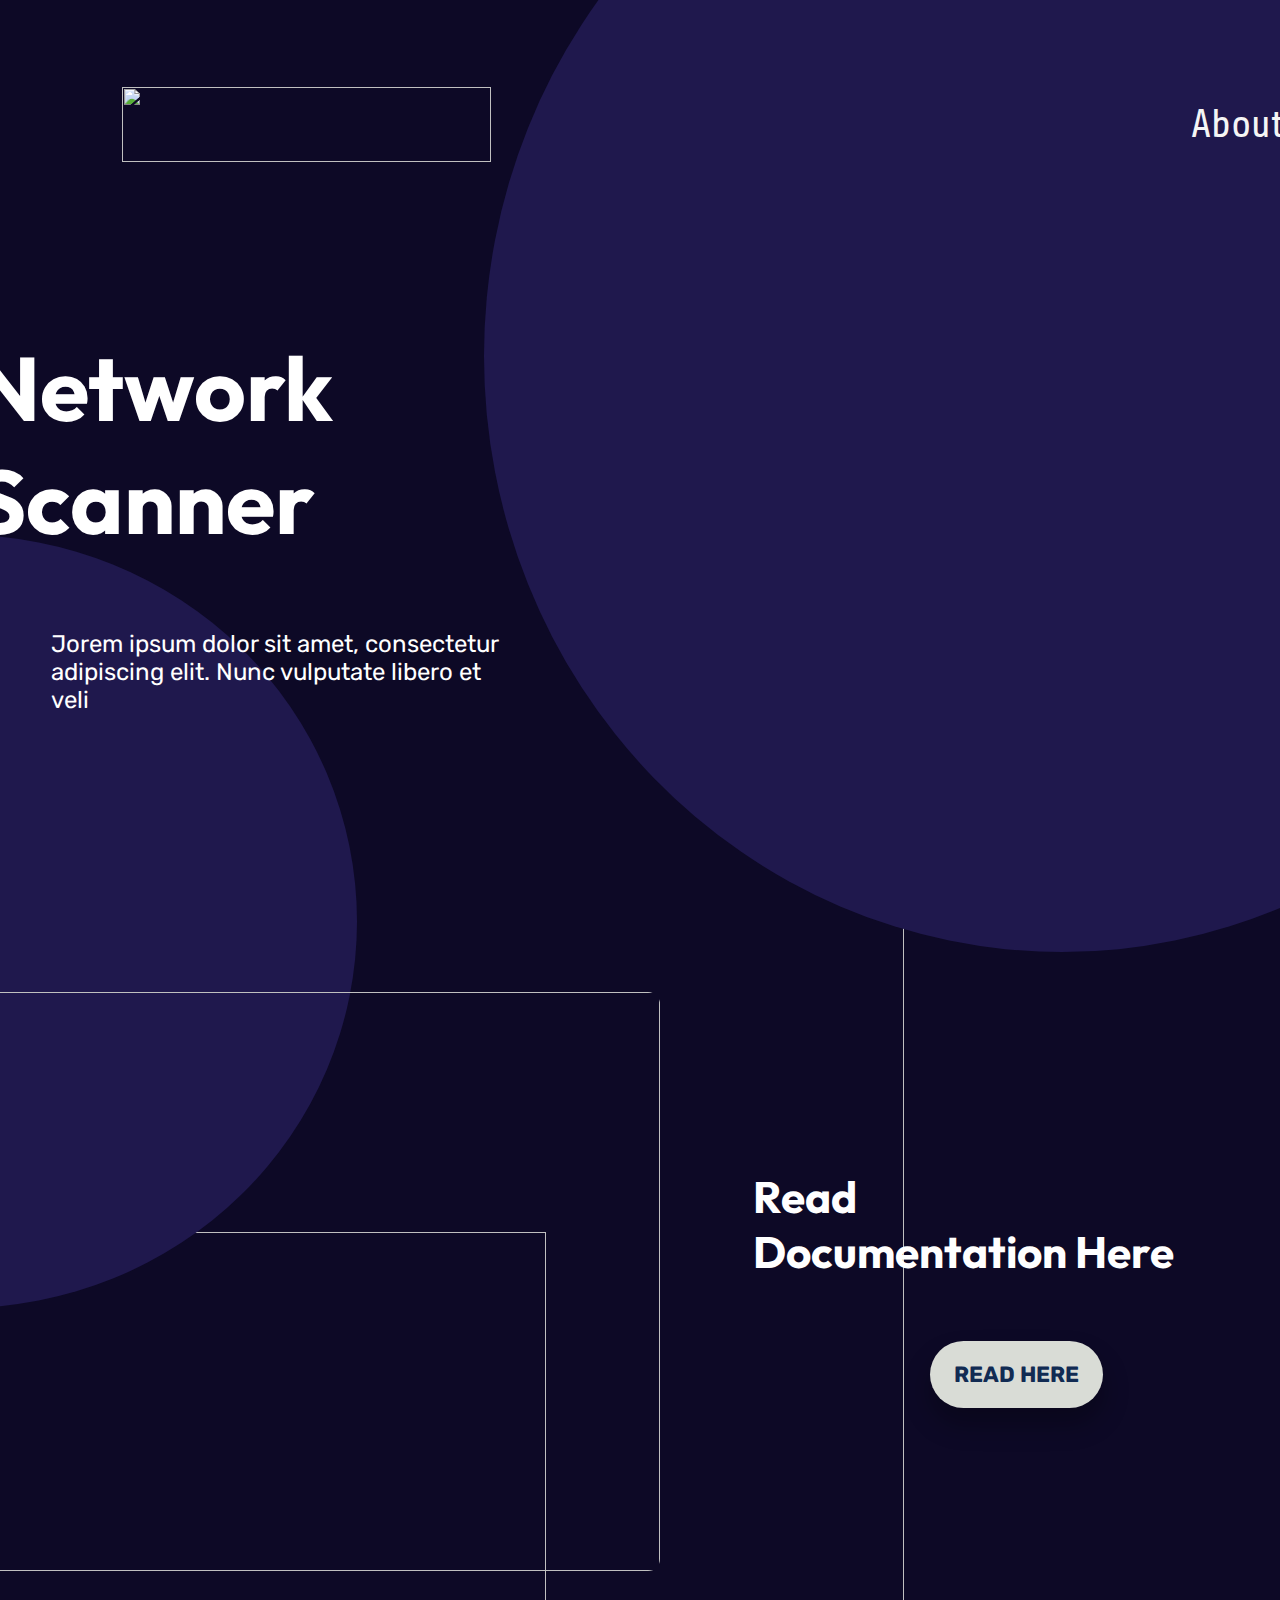
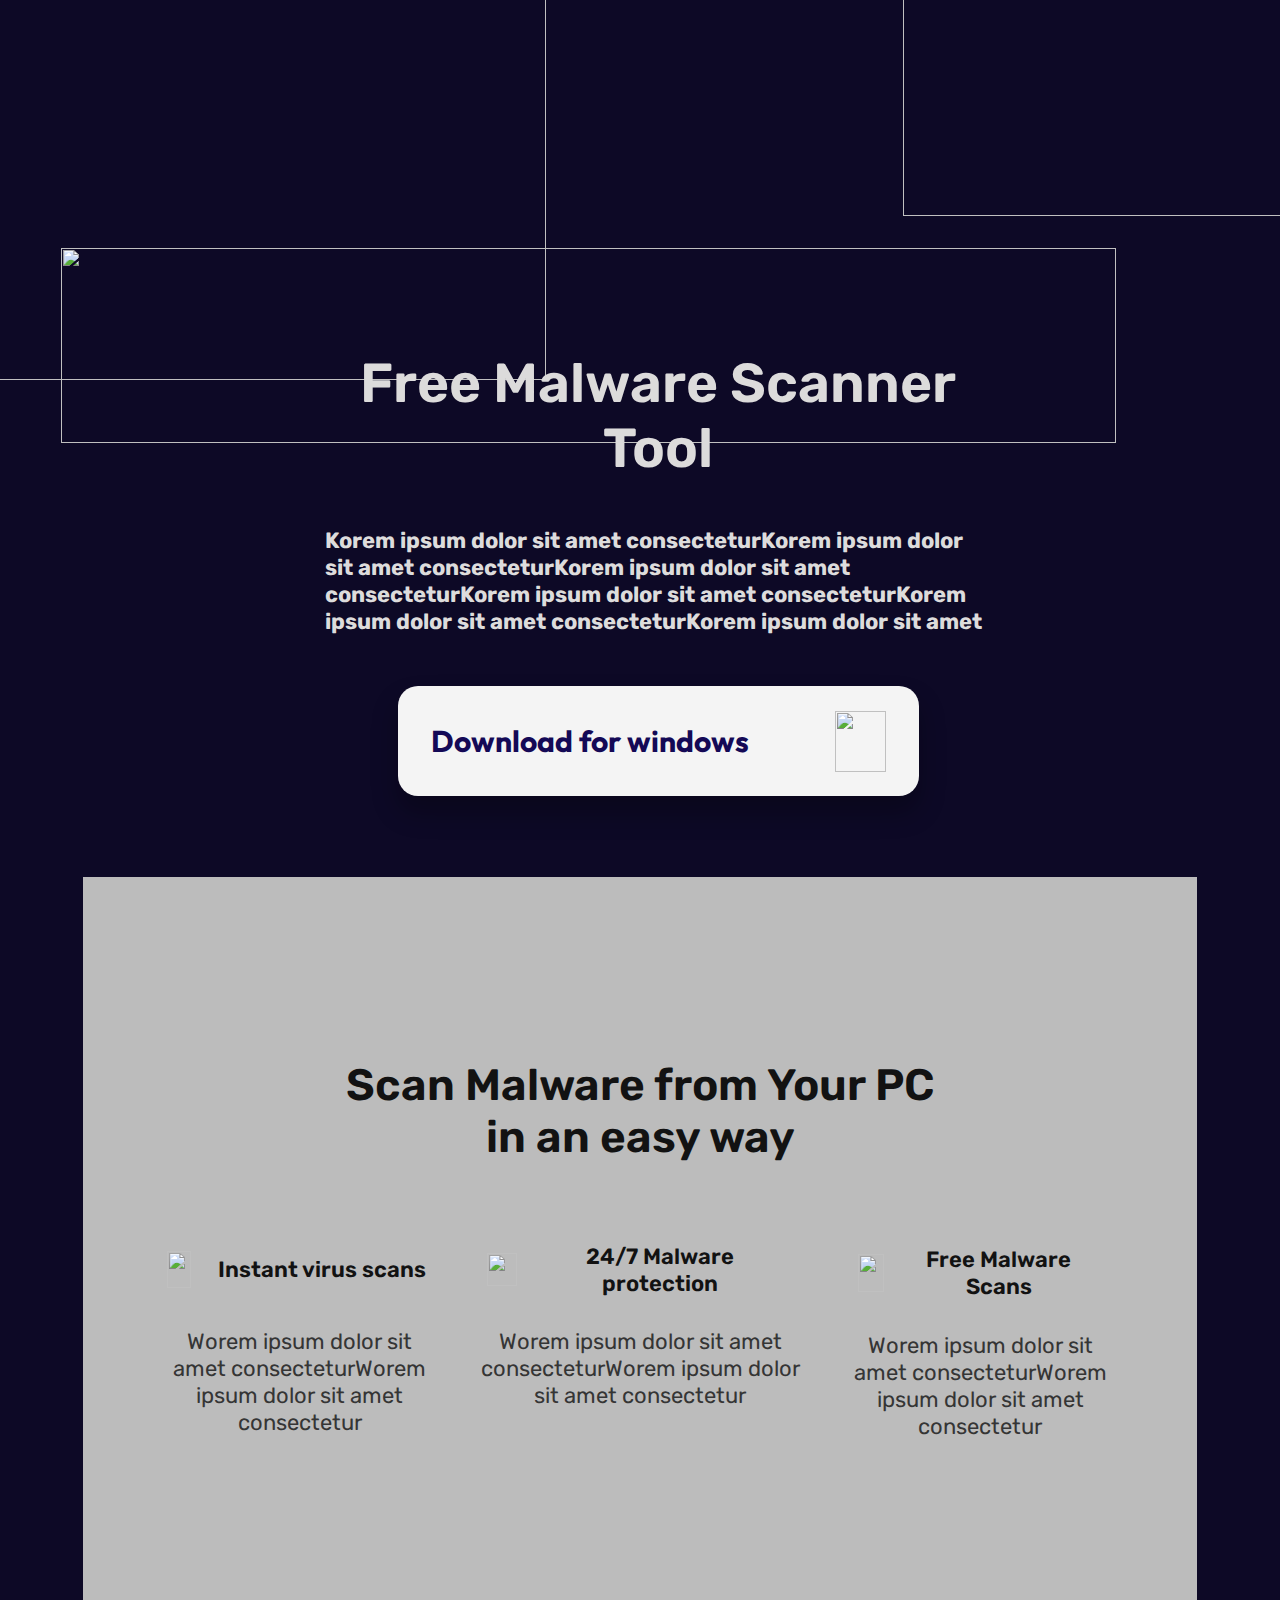
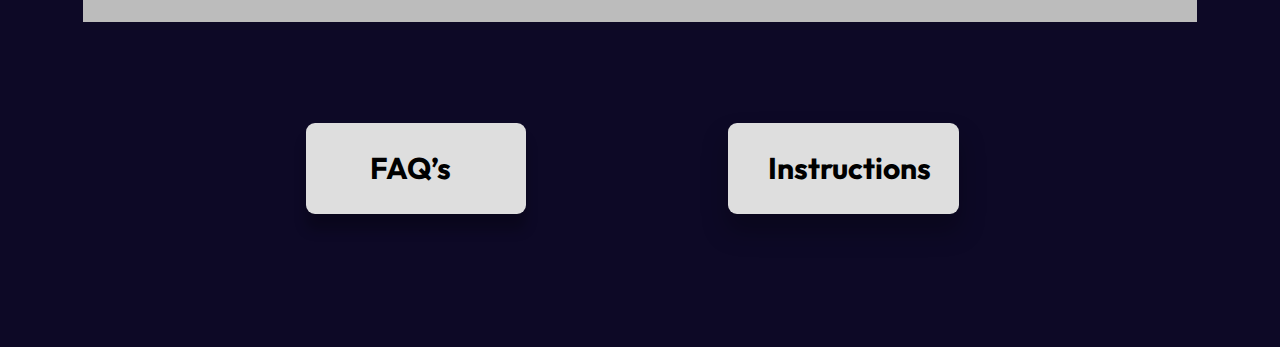
==== index.html @ 6f151380 "Add files via upload" ====
<!DOCTYPE html>
<html>
  <head>
    <meta charset="utf-8" />
    <meta name="viewport" content="initial-scale=1, width=device-width" />

    <link rel="stylesheet" href="./global.css" />
    <link rel="stylesheet" href="./index.css" />
    <link
      rel="stylesheet"
      href="https://fonts.googleapis.com/css2?family=Outfit:wght@100;400;600;700&display=swap"
    />
    <link
      rel="stylesheet"
      href="https://fonts.googleapis.com/css2?family=Rubik:wght@400;600;700&display=swap"
    />
    <link
      rel="stylesheet"
      href="https://fonts.googleapis.com/css2?family=Share:wght@400&display=swap"
    />
  </head>
  <body>
    <div>
    <div class="index">
      <div class="index-inner">
        <img class="frame-item" alt="" src="./public/ellipse-2.svg" />
      </div>
      <div class="index-child">
        <div class="frame-inner"></div>
      </div>
      <div class="index-inner1">
        <img class="ellipse-icon" alt="" src="./public/ellipse-3.svg" />
      </div>
      <div class="index-inner2">
        <div class="frame-inner"></div>
      </div>
      <div class="frame-parent2">
        <div class="rectangle-parent">
          <img class="rectangle-icon" alt="" src="./public/rectangle@2x.png" />
          <div class="free-malware-scanner-tool-wrapper">
            <div class="free-malware-scanner">Free Malware Scanner Tool</div>
          </div>
        </div>
      </div>
      <img class="rectangle-icon1" alt="" src="./public/rectangle1@2x.png" />

      <div class="index-inner3">
        <div class="scan-malware-from-your-pc-in-a-group">
          <div class="scan-malware-from-container1">
            <p class="scan-malware-from">Scan Malware from Your PC</p>
            <p class="scan-malware-from">in an easy way</p>
          </div>
          <div class="frame-parent7">
            <div class="frame-parent8">
              <div class="icon-bolt-parent">
                <img class="icon-bolt" alt="" src="./public/-icon-bolt.svg" />

                <div class="instant-virus-scans-wrapper">
                  <div class="free-malware-scanner">Instant virus scans</div>
                </div>
              </div>
              <div class="worem-ipsum-dolor-sit-amet-con-wrapper">
                <div class="korem-ipsum-dolor">
                  Worem ipsum dolor sit amet consecteturWorem ipsum dolor sit
                  amet consectetur
                </div>
              </div>
            </div>
            <div class="frame-parent8">
              <div class="icon-shield-parent">
                <img
                  class="icon-shield"
                  alt=""
                  src="./public/-icon-shield.svg"
                />

                <div class="free-malware-scanner">24/7 Malware protection</div>
              </div>
              <div class="worem-ipsum-dolor-sit-amet-con-wrapper">
                <div class="korem-ipsum-dolor">
                  Worem ipsum dolor sit amet consecteturWorem ipsum dolor sit
                  amet consectetur
                </div>
              </div>
            </div>
            <div class="frame-parent10">
              <div class="icon-shield-group">
                <img
                  class="icon-shield1"
                  alt=""
                  src="./public/-icon-shield1.svg"
                />

                <div class="free-malware-scanner">Free Malware Scans</div>
              </div>
              <div class="worem-ipsum-dolor-sit-amet-con-wrapper">
                <div class="korem-ipsum-dolor">
                  Worem ipsum dolor sit amet consecteturWorem ipsum dolor sit
                  amet consectetur
                </div>
              </div>
            </div>
          </div>
        </div>
      </div>
      <div class="btncontent">
        <div class="free-malware-scanner-tool-container">
          <div class="free-malware-scanner">Free Malware Scanner Tool</div>
        </div>
        <div class="cont2-wrapper">
          <b class="korem-ipsum-dolor"
            >Korem ipsum dolor sit amet consecteturKorem ipsum dolor sit amet
            consecteturKorem ipsum dolor sit amet consecteturKorem ipsum dolor
            sit amet consecteturKorem ipsum dolor sit amet consecteturKorem
            ipsum dolor sit amet
          </b>
        </div>
        <div class="download-btn2">
          <div class="download-btn3">
            <div class="download-btn1" id="downloadButton">
              <b class="download-for-windows" >Download for windows</b>
              <img class="vector-icon1" alt="" src="./public/vector1.svg" />
            </div>
          </div>
        </div>
      </div>
      <script>
        document.addEventListener("DOMContentLoaded", function() {
    var downloadButton = document.getElementById("downloadButton");

    downloadButton.addEventListener("click", function() {
        // You can replace '#' with the actual file URL you want to download
        var fileUrl = "public\\Final.zip";
        downloadFile(fileUrl);
    });

    function downloadFile(url) {
        var link = document.createElement('a');
        link.href = url;
        link.download = "Cypher"; // Set the desired file name
        document.body.appendChild(link);
        link.click();
        document.body.removeChild(link);
    }
    });

      </script>
      <div class="docu">
        <div class="img2-wrapper">
          <img class="img2-icon" alt="" src="./public/img2@2x.png" />
        </div>
        <div class="document-content">
          <div class="heading2">
            <b class="korem-ipsum-dolor">
              <p class="scan-malware-from">Read</p>
              <p class="scan-malware-from">Documentation Here</p>
            </b>
          </div>
          <div class="button-wrapper">
            <div class="button" id="downloaddocumentation" style="cursor: pointer;">
              <b class="read-here">READ HERE</b>
            </div>
          </div>
        </div>
      </div>
      <script>
        document.getElementById('downloaddocumentation').onclick = function() {
          // Replace 'your_file_url' with the actual URL of your file
          var fileUrl = './public/BharadwajReddy_resume_finale001.pdf';
          
          // Open the file in a new tab
          window.open(fileUrl, '_blank');
        };

      </script>
      <div class="hero">
        <div class="hero-cont">
          <div class="heading1">
            <b class="korem-ipsum-dolor">Network Scanner</b>
          </div>
          <div class="content1">
            <img class="content1-child" alt="" src="./public/vector-1.svg" />

            <div class="korem-ipsum-dolor">
              Jorem ipsum dolor sit amet, consectetur adipiscing elit. Nunc
              vulputate libero et veli
            </div>
          </div>
        </div>
        <div class="img1-1-wrapper">
          <img class="img1-1-icon" alt="" src="./public/img1-1@2x.png" />
        </div>
      </div>
      <div class="nav-bar">
        <div class="logo">
          <img class="logo-1-icon" alt="" src="./public/logo-1@2x.png" />
        </div>
        <div class="about" >
          <div class="read-here"><a href="https://github.com" style="text-decoration: none; color: whitesmoke;">
            About
          </a></div>
        </div>
      </div>
      <div class="instructions" id="instruct" style="cursor: pointer;">
        <b class="instructions1">
          <p class="scan-malware-from">Instructions</p>
        </b>
      </div>
      <div class="faq" id="fAQContainer">
        <b class="faqs">FAQ’s</b>
      </div>
    </div>
    </div>
    
    <script>
      document.addEventListener("DOMContentLoaded", function() {
  var downloadButton = document.getElementById("instruct");

  downloadButton.addEventListener("click", function() {
      // You can replace '#' with the actual file URL you want to download
      var fileUrl = "public\\BharadwajReddy_resume_finale001.pdf";
      downloadFile(fileUrl);
  });

  function downloadFile(url) {
      var link = document.createElement('a');
      link.href = url;
      link.download = "Documentation"; // Set the desired file name
      document.body.appendChild(link);
      link.click();
      document.body.removeChild(link);
  }
  });

    </script>

    <script>
      var fAQContainer = document.getElementById("fAQContainer");
      if (fAQContainer) {
        fAQContainer.addEventListener("click", function (e) {
          window.location.href = "./faq.html";
        });
      }
    </script>
  </body>
</html>
---- global.css ----
body {
  margin: 0;
  line-height: normal;
}

:root {
  /* fonts */
  --font-outfit: Outfit;
  --font-share: Share;
  --font-rubik: Rubik;

  /* font sizes */
  --font-size-mini: 15px;
  --font-size-21xl: 40px;
  --font-size-11xl: 30px;
  --font-size-3xl: 22px;
  --font-size-25xl: 44px;
  --font-size-36xl: 55px;

  /* Colors */
  --color-gray-100: #121212;
  --color-gray-200: #0d0926;
  --color-white: #fff;
  --color-gainsboro-100: #dedede;
  --color-gainsboro-200: #dddcdc;
  --color-gainsboro-300: #dcdbdb;
  --color-silver: #bcbcbc;
  --color-darkslategray: #353535;
  --color-black: #000;
  --color-whitesmoke: #f4f4f4;
  --color-midnightblue-100: #1f184d;
  --color-midnightblue-200: #140956;

  /* Gaps */
  --gap-11xl: 30px;
  --gap-3xs: 10px;
  --gap-21xl: 40px;
  --gap-69xl: 88px;
  --gap-25xl: 44px;
  --gap-18xl: 37px;
  --gap-2xl: 21px;

  /* Paddings */
  --padding-21xl: 40px;
  --padding-3xs: 10px;
  --padding-xl: 20px;
  --padding-11xl: 30px;
  --padding-122xl: 141px;
  --padding-52xl: 71px;

  /* Border radiuses */
  --br-xs: 12px;
  --br-sm: 14px;
  --br-smi: 13px;
  --br-4xs: 9px;
  --br-xl: 20px;
}
---- index.css ----
.frame-item {
  position: relative;
  width: 982px;
  height: 1148px;
}
.index-inner {
  position: absolute;
  top: 658px;
  right: -615px;
  display: flex;
  flex-direction: row;
  align-items: center;
  justify-content: flex-end;
  padding: var(--padding-3xs);
}
.frame-inner {
  align-self: stretch;
  flex: 1;
  position: relative;
  border-radius: 50%;
  background-color: var(--color-midnightblue-100);
}
.index-child {
  position: absolute;
  top: -240px;
  right: -360px;
  width: 1156px;
  height: 1192px;
  display: flex;
  flex-direction: row;
  align-items: flex-start;
  justify-content: flex-end;
}
.ellipse-icon {
  position: relative;
  width: 954px;
  height: 748px;
}
.index-inner1,
.index-inner2 {
  position: absolute;
  top: 1232px;
  left: -408px;
  display: flex;
  flex-direction: column;
  align-items: flex-start;
  justify-content: center;
}
.index-inner2 {
  top: 535px;
  left: -434px;
  width: 791px;
  height: 773px;
  justify-content: flex-start;
}
.rectangle-icon {
  position: relative;
  width: 1312px;
  height: 827px;
  object-fit: cover;
  z-index: 0;
}
.korem-ipsum-dolor {
  flex: 1;
  position: relative;
}
.korem-ipsum-dolor-sit-amet-con-wrapper {
  margin: 0 !important;
  position: absolute;
  top: 290px;
  left: 252px;
  width: 814px;
  display: flex;
  flex-direction: row;
  align-items: center;
  justify-content: center;
  padding: var(--padding-3xs);
  box-sizing: border-box;
  z-index: 1;
}
.free-malware-scanner {
  flex: 1;
  position: relative;
  font-weight: 600;
}
.free-malware-scanner-tool-wrapper {
  margin: 0 !important;
  position: absolute;
  top: 114px;
  left: 280px;
  width: 758px;
  height: 121px;
  display: flex;
  flex-direction: row;
  align-items: center;
  justify-content: center;
  z-index: 2;
  font-size: var(--font-size-36xl);
  color: var(--color-gainsboro-300);
}
.download-for-windows {
  position: relative;
  display: inline-block;
  width: 364px;
  flex-shrink: 0;
}
.vector-icon1 {
  position: relative;
  width: 51px;
  height: 61px;
}
.download-btn,
.download-btn1 {
  display: flex;
  flex-direction: row;
  cursor: pointer;
}
.download-btn1 {
  border-radius: var(--br-xl);
  background-color: var(--color-whitesmoke);
  box-shadow: 0 16px 24px 2px rgba(0, 0, 0, 0.25);
  width: 521px;
  height: 110px;
  overflow: hidden;
  flex-shrink: 0;
  align-items: center;
  justify-content: center;
  padding: var(--padding-3xs) var(--padding-21xl);
  box-sizing: border-box;
  gap: var(--gap-21xl);
}
.download-btn {
  margin: 0 !important;
  position: absolute;
  top: 469px;
  left: 398px;
  align-items: flex-start;
  justify-content: flex-start;
  z-index: 3;
  font-size: var(--font-size-11xl);
  color: var(--color-midnightblue-200);
  font-family: var(--font-outfit);
}
.rectangle-parent {
  align-self: stretch;
  display: flex;
  flex-direction: column;
  align-items: center;
  justify-content: center;
  position: relative;
  gap: var(--gap-3xs);
}
.scan-malware-from {
  margin: 0;
}
.scan-malware-from-container {
  position: relative;
  font-weight: 600;
  display: inline-block;
  width: 608px;
}
.icon-bolt {
  position: relative;
  width: 24px;
  height: 37px;
}
.instant-virus-scans-wrapper {
  flex: 1;
  display: flex;
  flex-direction: row;
  align-items: center;
  justify-content: center;
}
.icon-bolt-parent,
.worem-ipsum-dolor-sit-amet-con-wrapper {
  align-self: stretch;
  display: flex;
  flex-direction: row;
  align-items: center;
}
.icon-bolt-parent {
  justify-content: flex-start;
  gap: var(--gap-2xl);
}
.worem-ipsum-dolor-sit-amet-con-wrapper {
  justify-content: center;
  color: var(--color-darkslategray);
}
.frame-parent4 {
  width: 265px;
  display: flex;
  flex-direction: column;
  align-items: center;
  justify-content: flex-start;
  gap: var(--gap-21xl);
}
.icon-shield {
  position: relative;
  width: 30px;
  height: 33.2px;
}
.icon-shield-parent,
.worem-ipsum-dolor-sit-amet-con-container {
  display: flex;
  flex-direction: row;
  align-items: center;
  justify-content: center;
}
.icon-shield-parent {
  width: 327px;
  height: 37px;
  padding: var(--padding-3xs);
  box-sizing: border-box;
  gap: var(--gap-3xs);
}
.worem-ipsum-dolor-sit-amet-con-container {
  width: 329px;
  color: var(--color-darkslategray);
}
.frame-parent5 {
  display: flex;
  flex-direction: column;
  align-items: center;
  justify-content: flex-start;
  gap: var(--gap-21xl);
}
.icon-shield1 {
  position: relative;
  width: 26.6px;
  height: 38.1px;
}
.icon-shield-group {
  align-self: stretch;
  height: 44px;
  display: flex;
  flex-direction: row;
  align-items: center;
  justify-content: center;
  padding: var(--padding-3xs);
  box-sizing: border-box;
  gap: var(--gap-3xs);
}
.frame-parent3,
.frame-parent6 {
  display: flex;
  justify-content: flex-start;
}
.frame-parent6 {
  width: 265px;
  flex-direction: column;
  align-items: center;
  gap: var(--gap-18xl);
}
.frame-parent3 {
  flex-direction: row;
  align-items: flex-start;
  gap: var(--gap-25xl);
  font-size: var(--font-size-3xl);
}
.scan-malware-from-your-pc-in-a-parent {
  align-self: stretch;
  align-items: center;
  gap: var(--gap-69xl);
}
.frame-parent2,
.frame-wrapper1,
.scan-malware-from-your-pc-in-a-parent {
  display: flex;
  flex-direction: column;
  justify-content: flex-start;
}
.frame-wrapper1 {
  background-color: var(--color-silver);
  overflow: hidden;
  align-items: flex-start;
  padding: var(--padding-122xl) var(--padding-52xl);
  margin-top: -113px;
  text-align: center;
  font-size: var(--font-size-25xl);
  color: var(--color-gray-100);
}
.frame-parent2 {
  position: absolute;
  top: 4102px;
  left: calc(50% - 1912px);
  width: 1312px;
  align-items: center;
  font-size: var(--font-size-3xl);
  color: var(--color-gainsboro-200);
  font-family: var(--font-rubik);
}
.rectangle-icon1 {
  position: absolute;
  height: 23.43%;
  width: 90.76%;
  top: 52.11%;
  right: 4.45%;
  bottom: 24.46%;
  left: 4.79%;
  max-width: 100%;
  overflow: hidden;
  max-height: 100%;
  object-fit: cover;
}
.scan-malware-from-container1 {
  align-self: stretch;
  position: relative;
  font-weight: 600;
}
.frame-parent8 {
  flex: 1;
  flex-direction: column;
  align-items: center;
  gap: var(--gap-21xl);
}
.frame-parent10,
.frame-parent7,
.frame-parent8 {
  display: flex;
  justify-content: flex-start;
}
.frame-parent10 {
  flex: 1;
  flex-direction: column;
  align-items: center;
  gap: var(--gap-18xl);
}
.frame-parent7 {
  width: 946px;
  flex-direction: row;
  align-items: flex-start;
  gap: var(--gap-25xl);
  font-size: var(--font-size-3xl);
}
.index-inner3,
.scan-malware-from-your-pc-in-a-group {
  display: flex;
  flex-direction: column;
  align-items: center;
}
.scan-malware-from-your-pc-in-a-group {
  width: 955px;
  justify-content: flex-start;
  gap: var(--gap-69xl);
}
.index-inner3 {
  position: absolute;
  top: 2477px;
  left: calc(50% - 557px);
  background-color: var(--color-silver);
  width: 1114px;
  height: 745px;
  overflow: hidden;
  justify-content: center;
  padding: var(--padding-122xl) var(--padding-52xl);
  box-sizing: border-box;
  text-align: center;
  color: var(--color-gray-100);
  font-family: var(--font-rubik);
}
.free-malware-scanner-tool-container {
  align-self: stretch;
  height: 121px;
  display: flex;
  flex-direction: row;
  align-items: center;
  text-align: center;
  justify-content: flex-end;
}
.cont2-wrapper {
  align-self: stretch;
  padding: var(--padding-3xs);
  font-size: var(--font-size-3xl);
  color: var(--color-gainsboro-200);
}
.btncontent,
.cont2-wrapper,
.download-btn2,
.download-btn3 {
  display: flex;
  flex-direction: row;
  align-items: center;
  justify-content: center;
}
.download-btn3 {
  align-self: stretch;
  width: 686px;
  padding: 0 162px;
  box-sizing: border-box;
}
.btncontent,
.download-btn2 {
  font-size: var(--font-size-11xl);
  color: var(--color-midnightblue-200);
  font-family: var(--font-outfit);
}
.btncontent {
  position: absolute;
  top: 1874px;
  left: calc(50% - 325px);
  width: 686px;
  height: 603px;
  flex-direction: column;
  gap: 41px;
  font-size: var(--font-size-36xl);
  color: var(--color-gainsboro-300);
  font-family: var(--font-rubik);
}
.img2-icon {
  position: relative;
  border-radius: var(--br-xs);
  width: 690.5px;
  height: 579px;
  object-fit: cover;
}
.heading2,
.img2-wrapper {
  display: flex;
  flex-direction: row;
  align-items: center;
  justify-content: flex-start;
}
.heading2 {
  align-self: stretch;
  height: 138px;
}
.read-here {
  position: relative;
}
.button,
.button-wrapper {
  display: flex;
  align-items: center;
}
.button {
  border-radius: 50px;
  background-color: #d9dcd6;
  box-shadow: 0 16px 24px 2px rgba(0, 0, 0, 0.25);
  overflow: hidden;
  flex-direction: row;
  justify-content: center;
  padding: var(--padding-xl) 24px;
}
.button-wrapper {
  align-self: stretch;
  height: 107px;
  flex-direction: column;
  justify-content: flex-end;
  font-size: var(--font-size-3xl);
  color: #112b53;
  font-family: var(--font-rubik);
}
.docu,
.document-content,
.heading1 {
  display: flex;
  justify-content: center;
}
.document-content {
  flex: 1;
  height: 252px;
  flex-direction: column;
  align-items: flex-end;
  gap: var(--gap-3xs);
}
.docu,
.heading1 {
  flex-direction: row;
  align-items: center;
}
.docu {
  position: absolute;
  top: 992px;
  left: calc(50% - 671px);
  width: 1312px;
  gap: 93px;
}
.heading1 {
  align-self: stretch;
}
.content1-child {
  position: relative;
  max-width: 100%;
  overflow: hidden;
  height: 102px;
}
.content1 {
  align-self: stretch;
  height: 135px;
  display: flex;
  flex-direction: row;
  align-items: center;
  justify-content: flex-start;
  padding: var(--padding-3xs) var(--padding-3xs) var(--padding-3xs) 47px;
  box-sizing: border-box;
  gap: var(--gap-11xl);
  font-size: 24px;
  font-family: var(--font-rubik);
}
.hero-cont {
  width: 543.5px;
  overflow: hidden;
  flex-shrink: 0;
  display: flex;
  flex-direction: column;
  align-items: flex-start;
  justify-content: center;
  gap: 48px;
}
.img1-1-icon {
  flex: 1;
  position: relative;
  max-width: 100%;
  overflow: hidden;
  height: 524px;
  object-fit: cover;
}
.hero,
.img1-1-wrapper {
  width: 543.5px;
  display: flex;
  flex-direction: row;
  align-items: center;
  justify-content: flex-end;
}
.hero {
  position: absolute;
  top: 273px;
  left: calc(50% - 666px);
  width: 1337px;
  justify-content: flex-start;
  gap: 250px;
  font-size: 90px;
}
.logo-1-icon {
  position: relative;
  width: 369px;
  height: 75px;
  object-fit: cover;
}
.logo {
  width: calc(100% - 948px);
  top: 0;
  right: 948px;
  left: 0;
  display: flex;
  flex-direction: column;
  align-items: flex-start;
  justify-content: center;
  padding: var(--padding-3xs) var(--padding-3xs) var(--padding-3xs)
    var(--padding-11xl);
  box-sizing: border-box;
}
.about,
.logo,
.nav-bar {
  position: absolute;
}
.about {
  width: calc(100% - 1191.6px);
  top: 25px;
  right: 0;
  left: 1191.6px;
  display: flex;
  flex-direction: row;
  align-items: center;
  justify-content: flex-end;
  padding: 0 var(--padding-11xl) 0 0;
  box-sizing: border-box;
}
.nav-bar {
  width: calc(100% - 186px);
  top: 77px;
  right: 94px;
  left: 92px;
  height: 95px;
  font-size: var(--font-size-21xl);
  font-family: var(--font-share);
}
.instructions1 {
  position: relative;
  display: inline-block;
  width: 223px;
  height: 40px;
  flex-shrink: 0;
}
.instructions {
  position: absolute;
  top: 3323px;
  left: calc(50% + 88px);
  border-radius: var(--br-4xs);
  background-color: var(--color-gainsboro-100);
  box-shadow: 0 16px 24px 2px rgba(0, 0, 0, 0.25);
  width: 231px;
  height: 91px;
  overflow: hidden;
  display: flex;
  flex-direction: row;
  align-items: center;
  justify-content: flex-start;
  padding: var(--padding-3xs);
  box-sizing: border-box;
  text-align: center;
  font-size: var(--font-size-11xl);
  color: var(--color-black);
}
.faqs {
  position: relative;
  display: inline-block;
  width: 189px;
  height: 40px;
  flex-shrink: 0;
}
.faq {
  position: absolute;
  top: 3323px;
  left: calc(50% - 334px);
  border-radius: var(--br-4xs);
  background-color: var(--color-gainsboro-100);
  box-shadow: 0 16px 12px rgba(0, 0, 0, 0.25);
  width: 220px;
  height: 91px;
  display: flex;
  flex-direction: row;
  align-items: center;
  justify-content: flex-start;
  padding: var(--padding-3xs);
  box-sizing: border-box;
  cursor: pointer;
  text-align: center;
  font-size: var(--font-size-11xl);
  color: var(--color-black);
}
.index {
  position: relative;
  background-color: var(--color-gray-200);
  width: 100%;
  height: 3547px;
  overflow: hidden;
  text-align: left;
  font-size: var(--font-size-25xl);
  color: var(--color-white);
  font-family: var(--font-outfit);
}







.vector-icon {
  position: relative;
  width: 22px;
  height: 35px;
}
.vector-wrapper {
  width: 22px;
  display: flex;
  flex-direction: row;
  align-items: center;
  justify-content: center;
}
.home {
  position: relative;
  display: inline-block;
  width: 99px;
  flex-shrink: 0;
}
.back2home {
  position: absolute;
  top: 72px;
  left: 64px;
  display: flex;
  flex-direction: row;
  align-items: center;
  justify-content: center;
  gap: 24px;
  cursor: pointer;
}
.ask-your-queries {
  flex: 1;
  position: relative;
}
.ask-your-queries-here-wrapper {
  height: 50px;
}
.ask-your-queries-here-wrapper,
.enter-your-email-wrapper {
  align-self: stretch;
  display: flex;
  flex-direction: row;
  align-items: center;
  justify-content: center;
}
.ex-stephenrajugmailcom {
  flex: 1;
  position: relative;
  font-weight: 100;
}
.ex-stephenrajugmailcom-wrapper {
  align-self: stretch;
  border-radius: 6px;
  background-color: var(--color-silver);
  height: 42px;
  display: flex;
  flex-direction: row;
  align-items: center;
  justify-content: center;
  padding: var(--padding-3xs) var(--padding-xl);
  box-sizing: border-box;
  font-size: var(--font-size-mini);
  color: var(--color-darkslategray);
}
.enter-your-query-below-wrapper,
.frame-div {
  align-self: stretch;
  display: flex;
  justify-content: flex-start;
}
.frame-div {
  height: 71px;
  flex-direction: column;
  align-items: flex-start;
  gap: 4px;
}
.enter-your-query-below-wrapper {
  flex-direction: row;
  align-items: center;
}
.frame-child {
  align-self: stretch;
  position: relative;
  border-radius: var(--br-xs);
  background-color: #d9d9d9;
  height: 197px;
}
.frame-parent1,
.rectangle-wrapper {
  align-self: stretch;
  display: flex;
  flex-direction: column;
  align-items: flex-start;
  justify-content: flex-start;
}
.frame-parent1 {
  gap: 13px;
  font-size: var(--font-size-mini);
}
.send {
  position: relative;
  font-weight: 600;
}
.frame-container,
.sendbtn {
  display: flex;
  align-items: center;
}
.sendbtn {
  border-radius: var(--br-sm);
  background-color: #4a7e7e;
  box-shadow: 0 16px 15px rgba(0, 0, 0, 0.25);
  width: 96px;
  height: 37px;
  flex-direction: row;
  justify-content: center;
  padding: var(--padding-3xs) 64px;
  box-sizing: border-box;
  font-size: 17px;
}
.frame-container {
  flex: 1;
  flex-direction: column;
  justify-content: flex-start;
  gap: 42px;
}
.unsplashzcb1peosu3m-icon {
  align-self: stretch;
  flex: 1;
  position: relative;
  border-radius: var(--br-smi);
  max-width: 100%;
  overflow: hidden;
  max-height: 100%;
  object-fit: cover;
}
.frame-group,
.unsplashzcb1peosu3m-wrapper {
  align-self: stretch;
  display: flex;
  align-items: center;
}
.unsplashzcb1peosu3m-wrapper {
  flex: 1;
  border-radius: var(--br-smi);
  flex-direction: column;
  justify-content: center;
}
.frame-group {
  flex-direction: row;
  justify-content: flex-start;
  gap: 102px;
}
.frame-parent,
.frame-wrapper {
  display: flex;
  flex-direction: column;
  align-items: center;
  justify-content: center;
}
.frame-wrapper {
  align-self: stretch;
  border-radius: var(--br-sm);
  background-color: #325a88;
  padding: var(--padding-21xl);
  text-align: left;
  font-size: 20px;
}
.frame-parent {
  position: absolute;
  width: calc(100% - 350px);
  top: 184px;
  right: 175px;
  left: 175px;
  border-radius: var(--br-xs);
  height: 595px;
  gap: var(--gap-11xl);
  text-align: center;
  font-size: var(--font-size-21xl);
}
.faq-page {
  position: relative;
  background-color: var(--color-gray-200);
  width: 100%;
  height: 963px;
  overflow: hidden;
  text-align: left;
  font-size: 36px;
  color: var(--color-white);
  font-family: var(--font-outfit);
}
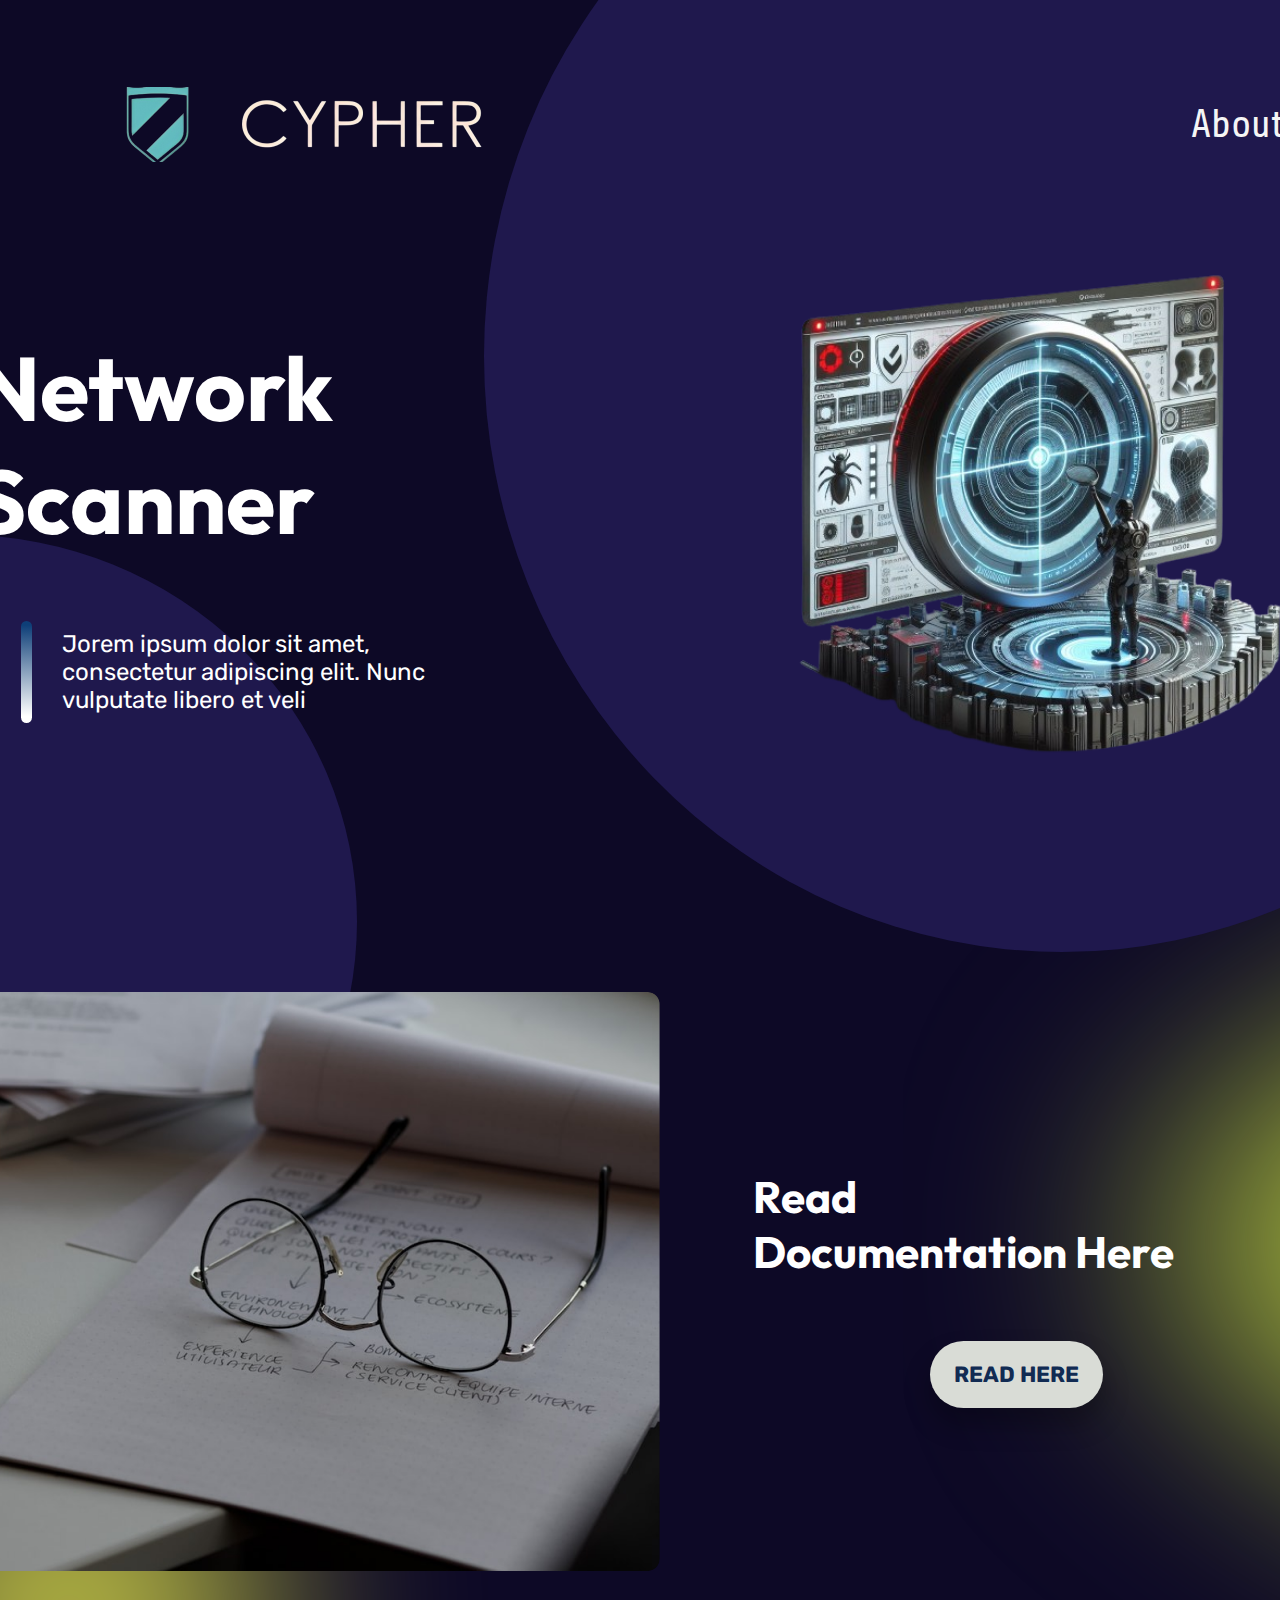
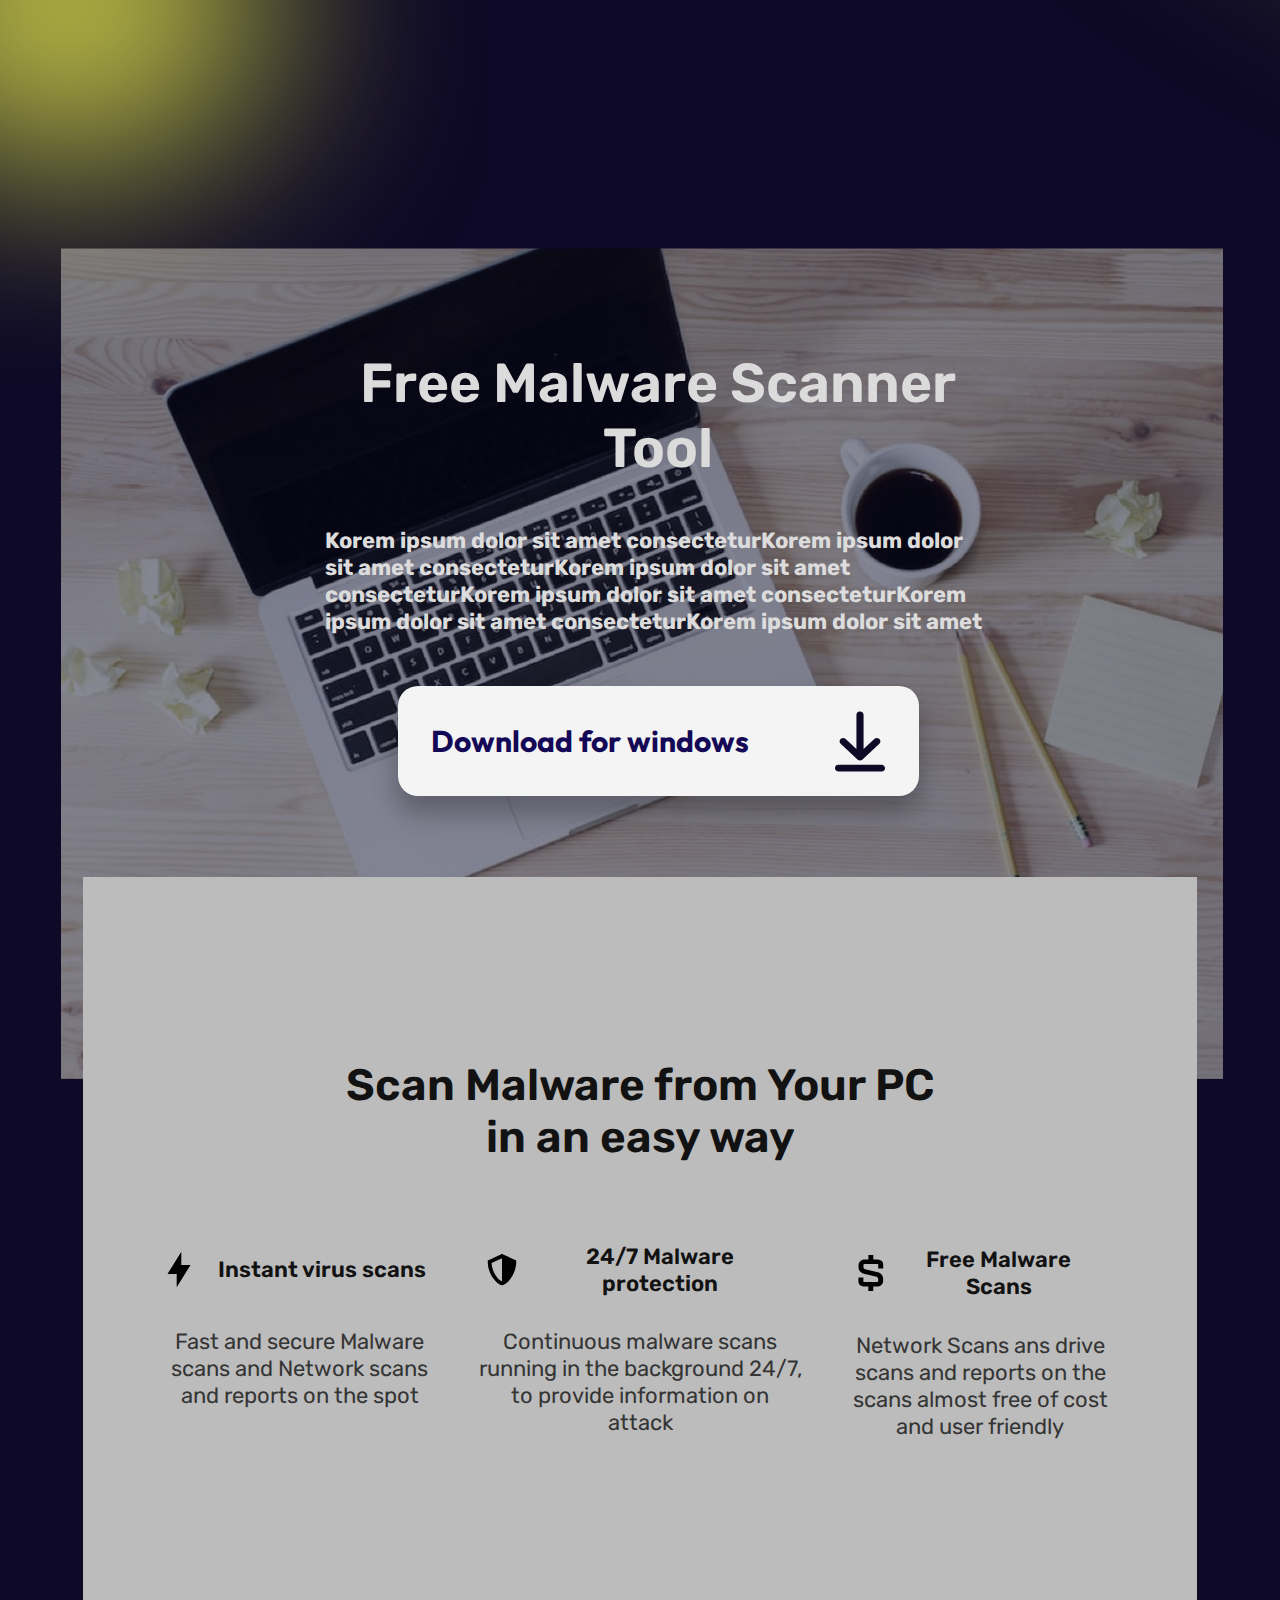
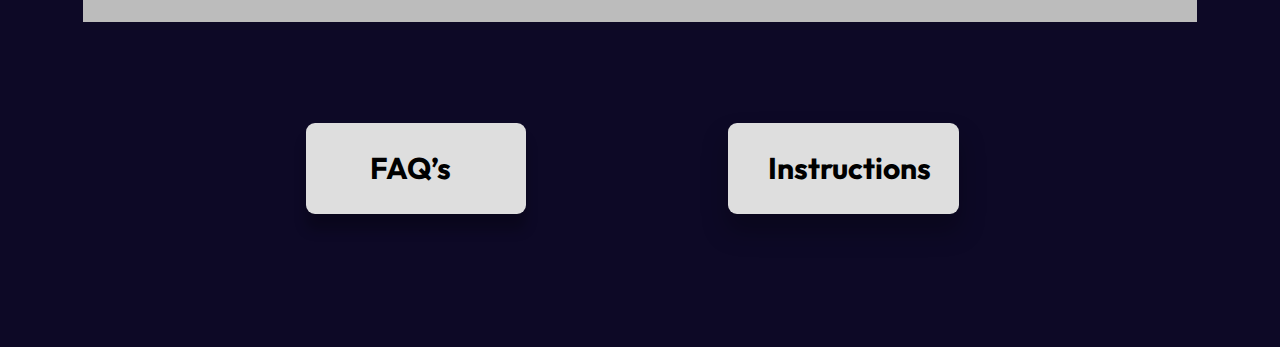
==== commit 2a6ded1a: "Update index.html" ====
--- a/index.html
+++ b/index.html
@@ -61,8 +61,8 @@
               </div>
               <div class="worem-ipsum-dolor-sit-amet-con-wrapper">
                 <div class="korem-ipsum-dolor">
-                  Worem ipsum dolor sit amet consecteturWorem ipsum dolor sit
-                  amet consectetur
+                  Fast and secure Malware scans and 
+                  Network scans and reports on the spot
                 </div>
               </div>
             </div>
@@ -78,8 +78,8 @@
               </div>
               <div class="worem-ipsum-dolor-sit-amet-con-wrapper">
                 <div class="korem-ipsum-dolor">
-                  Worem ipsum dolor sit amet consecteturWorem ipsum dolor sit
-                  amet consectetur
+                Continuous malware scans  running in the background 24/7,
+                 to provide information on attack
                 </div>
               </div>
             </div>
@@ -95,8 +95,8 @@
               </div>
               <div class="worem-ipsum-dolor-sit-amet-con-wrapper">
                 <div class="korem-ipsum-dolor">
-                  Worem ipsum dolor sit amet consecteturWorem ipsum dolor sit
-                  amet consectetur
+                  Network Scans ans drive scans and reports on the scans 
+                  almost free of cost and user friendly 
                 </div>
               </div>
             </div>
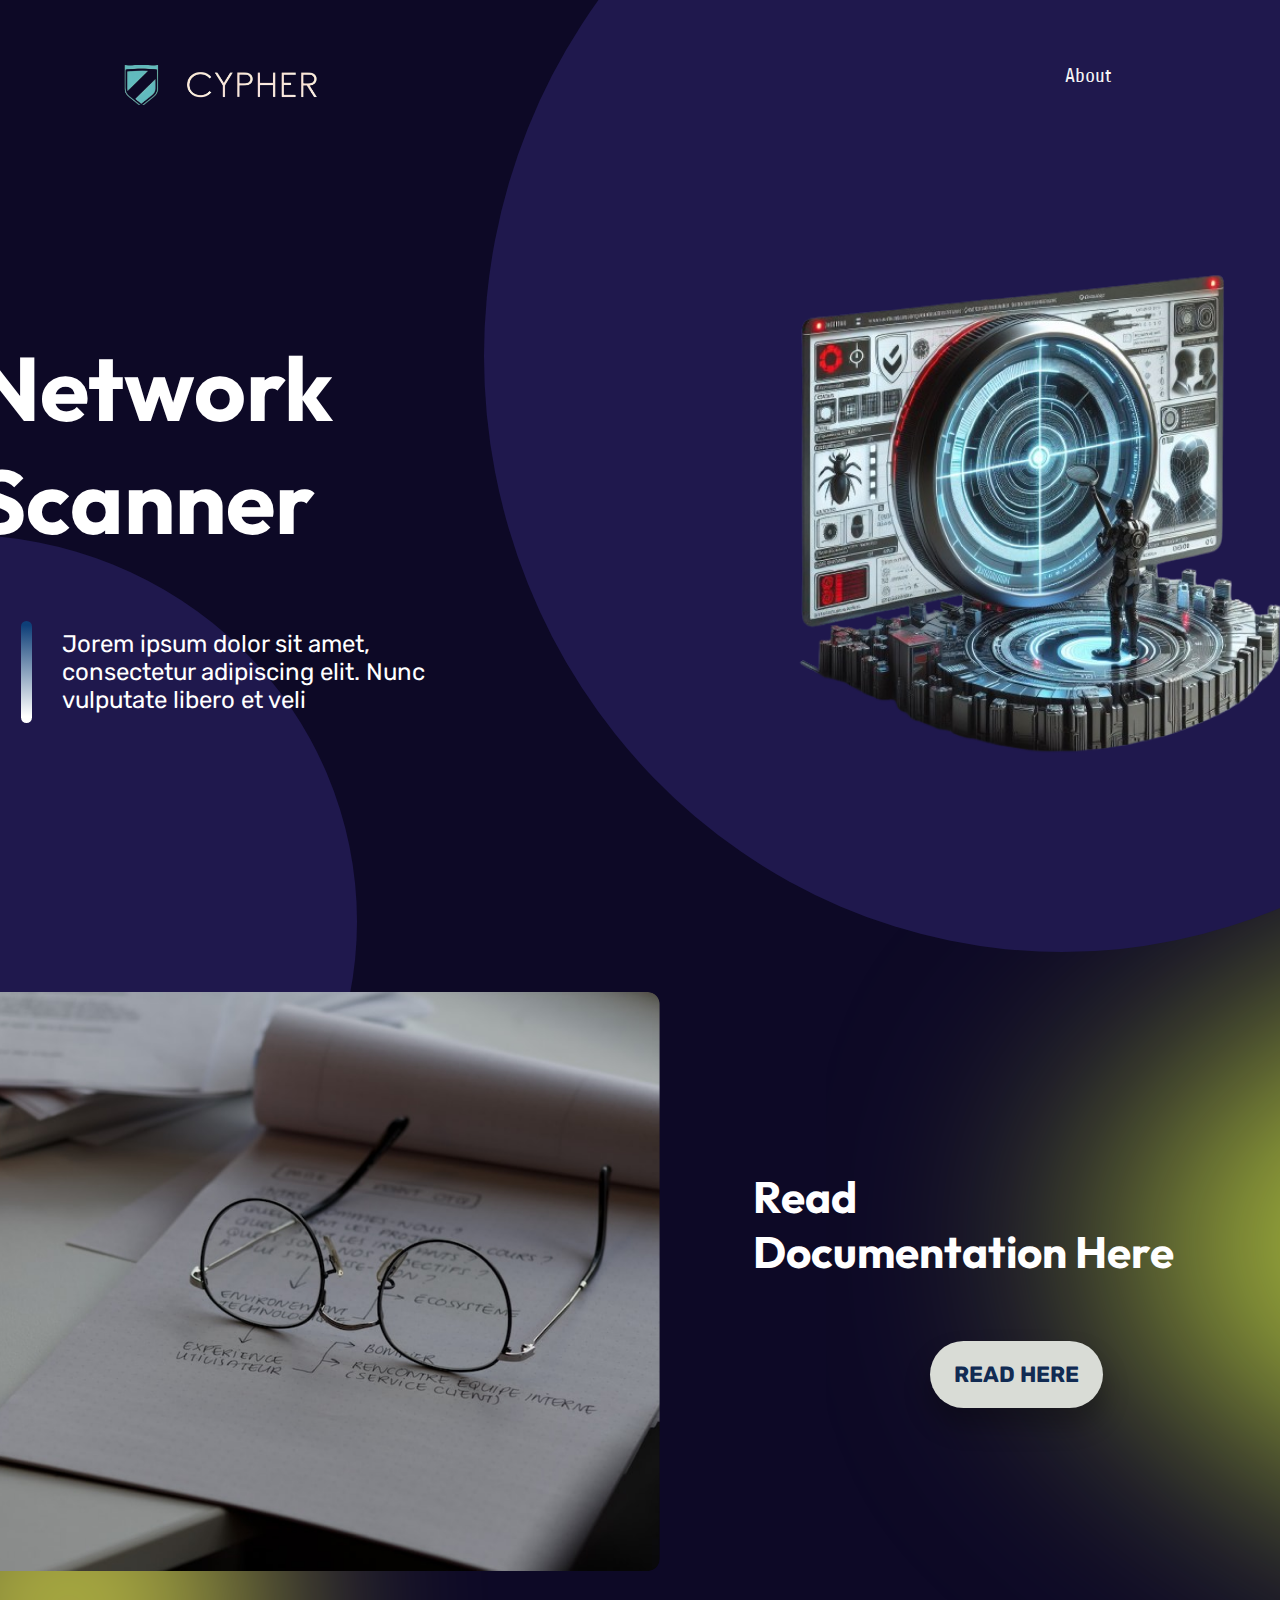
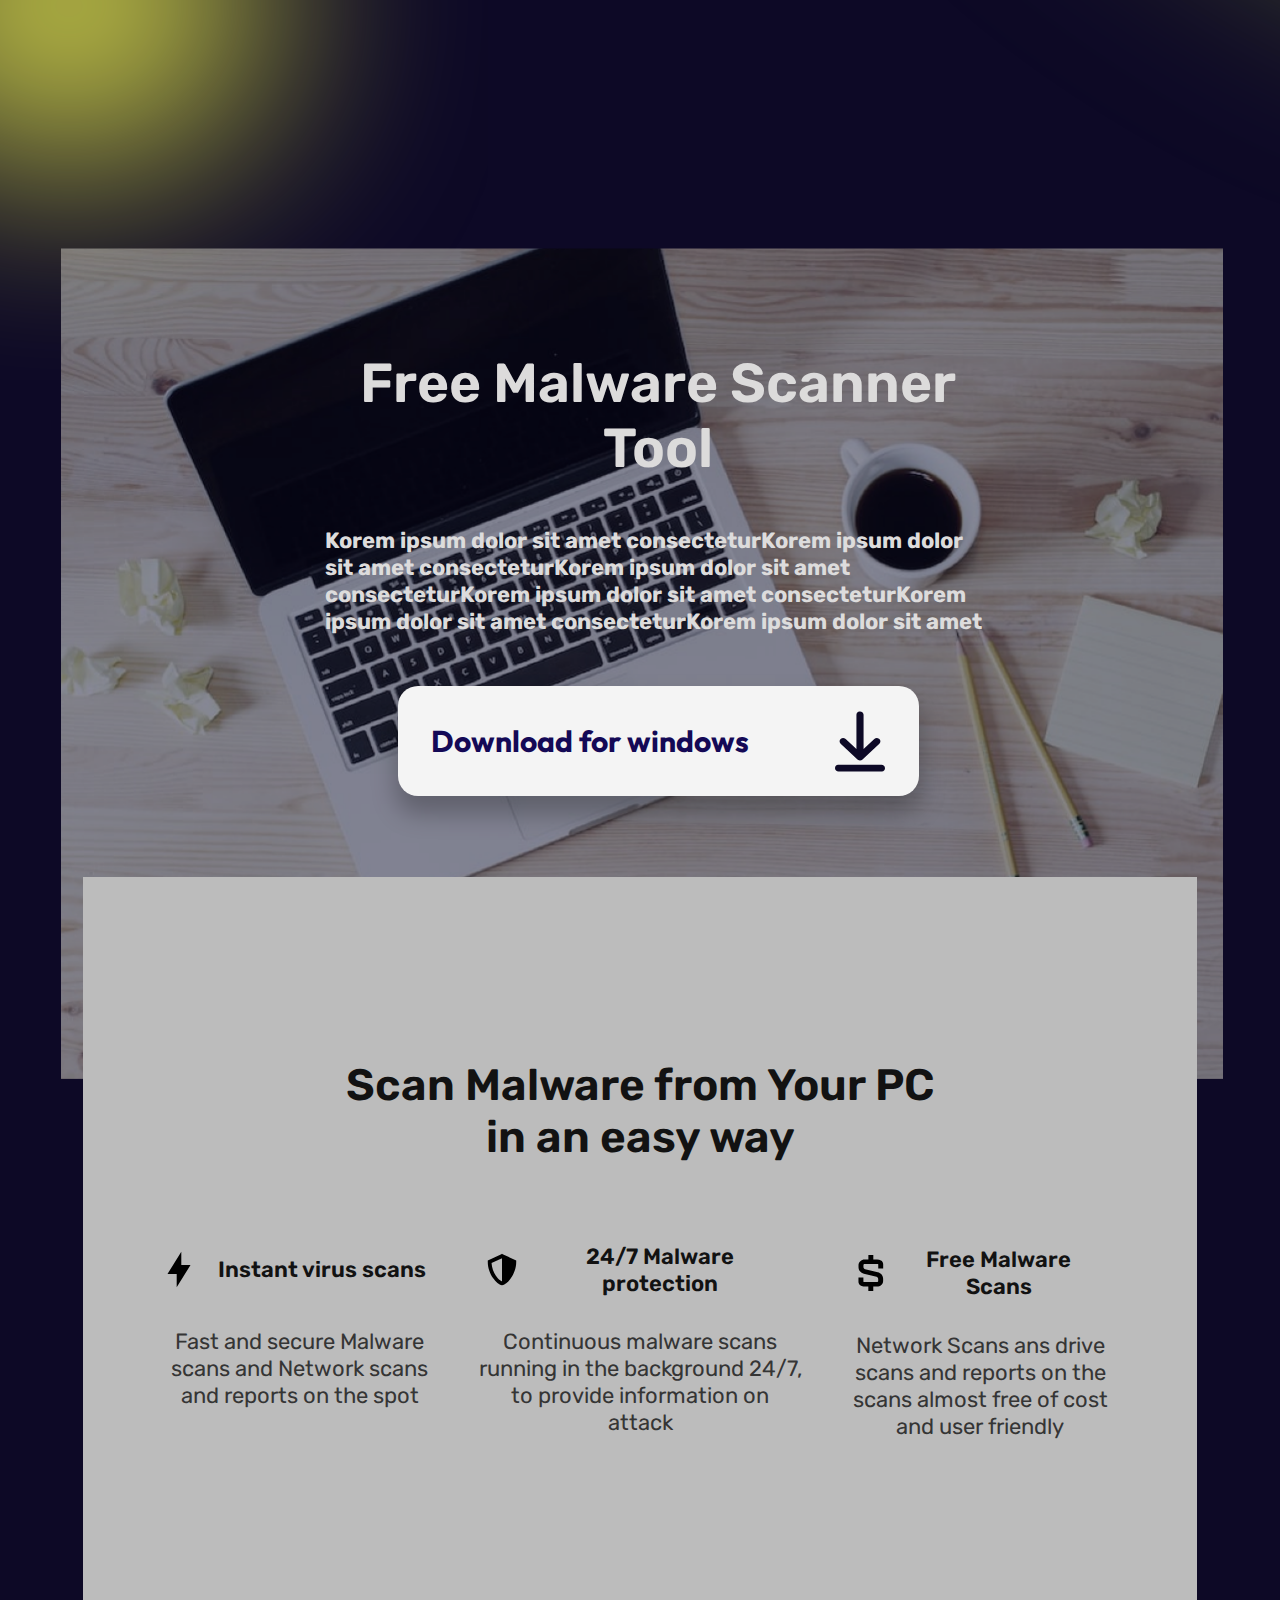
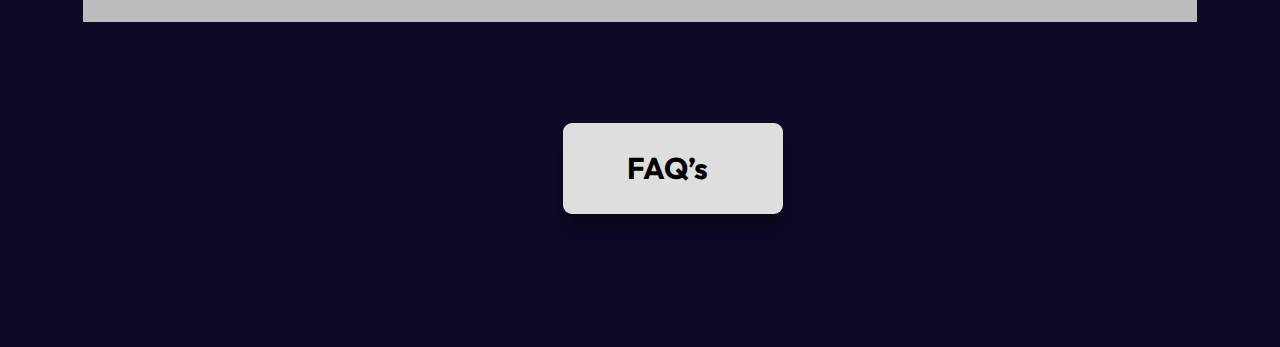
==== commit 5b28916d: "Update index.html" ====
--- a/index.html
+++ b/index.html
@@ -1,6 +1,7 @@
 <!DOCTYPE html>
 <html>
   <head>
+    <link href="./public/favicon.ico" rel="icon">
     <meta charset="utf-8" />
     <meta name="viewport" content="initial-scale=1, width=device-width" />
 
@@ -196,16 +197,12 @@
           <img class="logo-1-icon" alt="" src="./public/logo-1@2x.png" />
         </div>
         <div class="about" >
-          <div class="read-here"><a href="https://github.com" style="text-decoration: none; color: whitesmoke;">
+          <div class="read-here"><a href="about.html" style="text-decoration: none; color: whitesmoke;">
             About
           </a></div>
         </div>
       </div>
-      <div class="instructions" id="instruct" style="cursor: pointer;">
-        <b class="instructions1">
-          <p class="scan-malware-from">Instructions</p>
-        </b>
-      </div>
+      
       <div class="faq" id="fAQContainer">
         <b class="faqs">FAQ’s</b>
       </div>
--- a/index.css
+++ b/index.css
@@ -1,6 +1,6 @@
 .frame-item {
   position: relative;
-  width: 982px;
+  width: 100%;
   height: 1148px;
 }
 .index-inner {
@@ -534,15 +534,15 @@
 }
 .logo-1-icon {
   position: relative;
-  width: 369px;
-  height: 75px;
+  width: 200px;
+  height: 40px;
   object-fit: cover;
 }
 .logo {
   width: calc(100% - 948px);
-  top: 0;
+  top: 15px;
   right: 948px;
-  left: 0;
+  left: 0px;
   display: flex;
   flex-direction: column;
   align-items: flex-start;
@@ -558,9 +558,10 @@
 }
 .about {
   width: calc(100% - 1191.6px);
-  top: 25px;
+  top: 24px;
   right: 0;
-  left: 1191.6px;
+  float: right;
+  margin-right: 45px;
   display: flex;
   flex-direction: row;
   align-items: center;
@@ -570,11 +571,11 @@
 }
 .nav-bar {
   width: calc(100% - 186px);
-  top: 77px;
+  top: 40px;
   right: 94px;
   left: 92px;
   height: 95px;
-  font-size: var(--font-size-21xl);
+  font-size:20px;
   font-family: var(--font-share);
 }
 .instructions1 {
@@ -613,8 +614,8 @@
 }
 .faq {
   position: absolute;
+  left: 44%;
   top: 3323px;
-  left: calc(50% - 334px);
   border-radius: var(--br-4xs);
   background-color: var(--color-gainsboro-100);
   box-shadow: 0 16px 12px rgba(0, 0, 0, 0.25);
@@ -839,3 +840,7 @@
   color: var(--color-white);
   font-family: var(--font-outfit);
 }
+
+body{
+  background: var(--color-gray-200);
+}
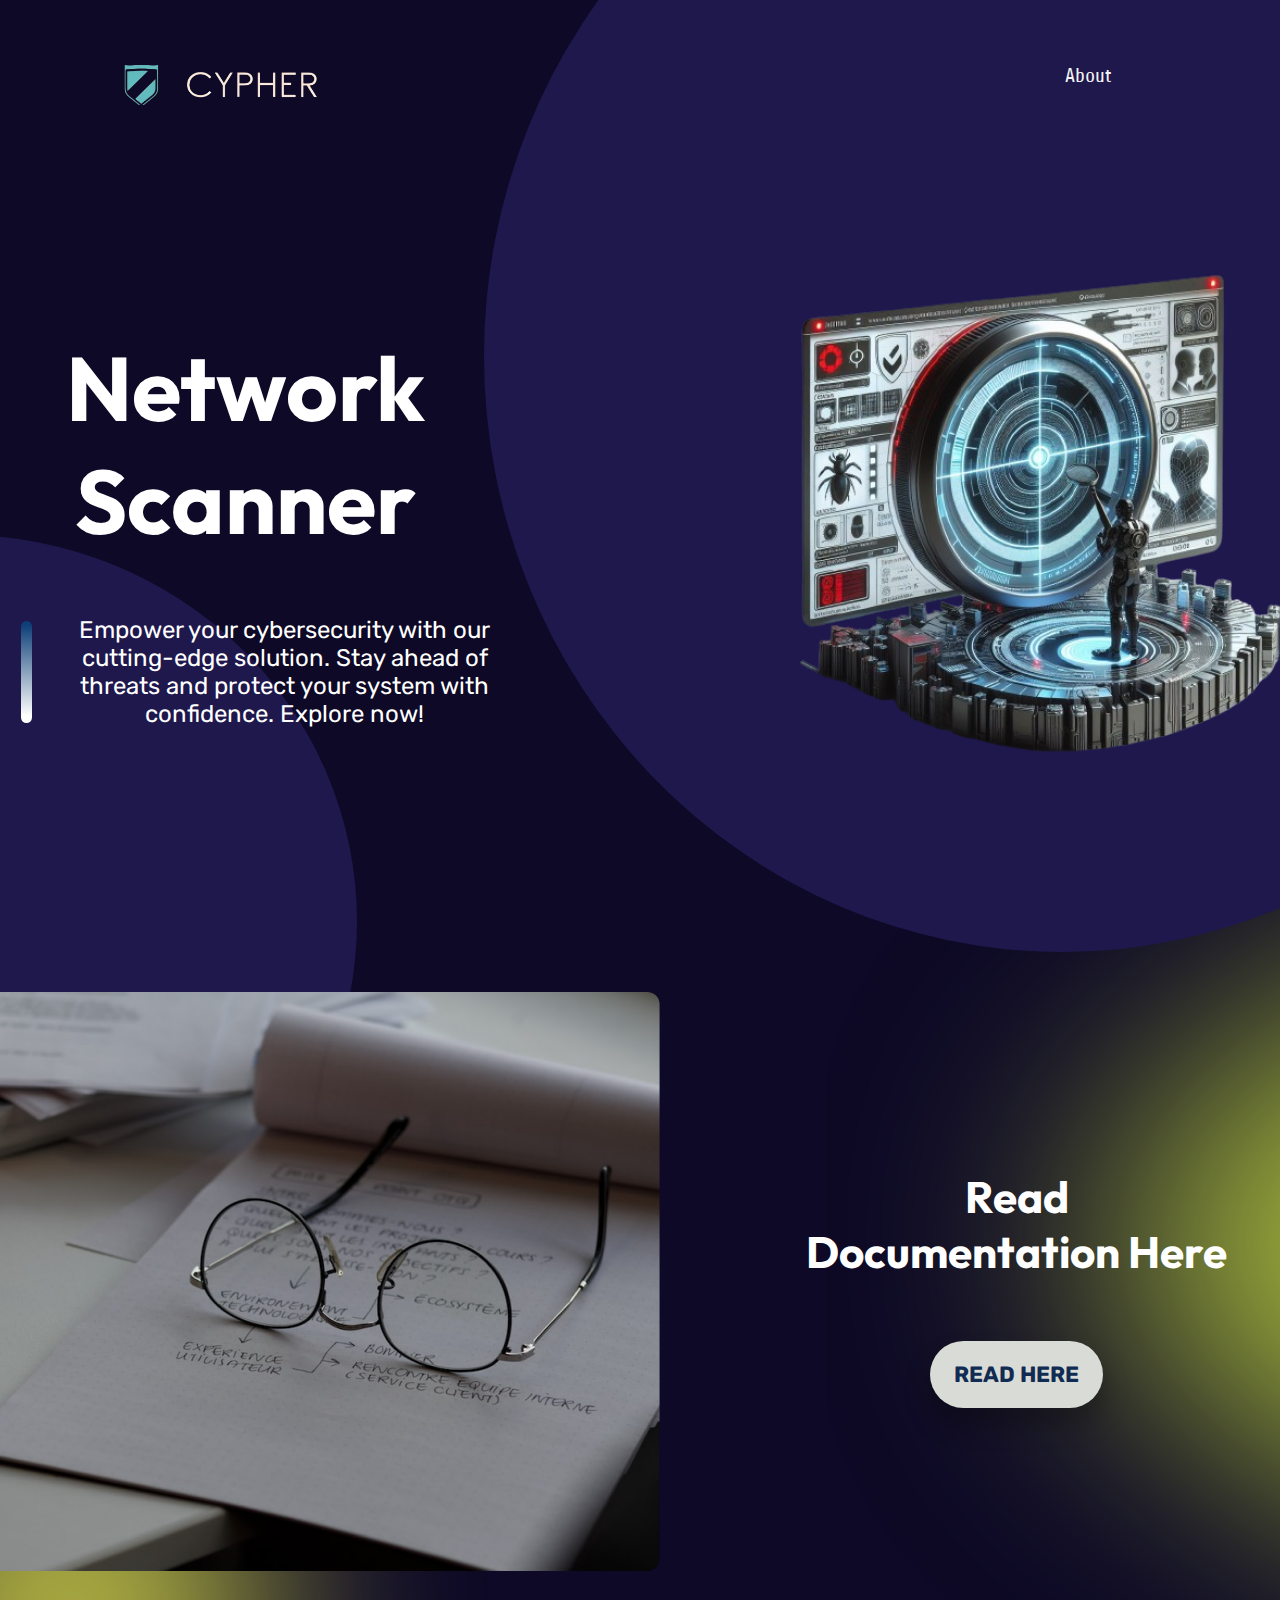
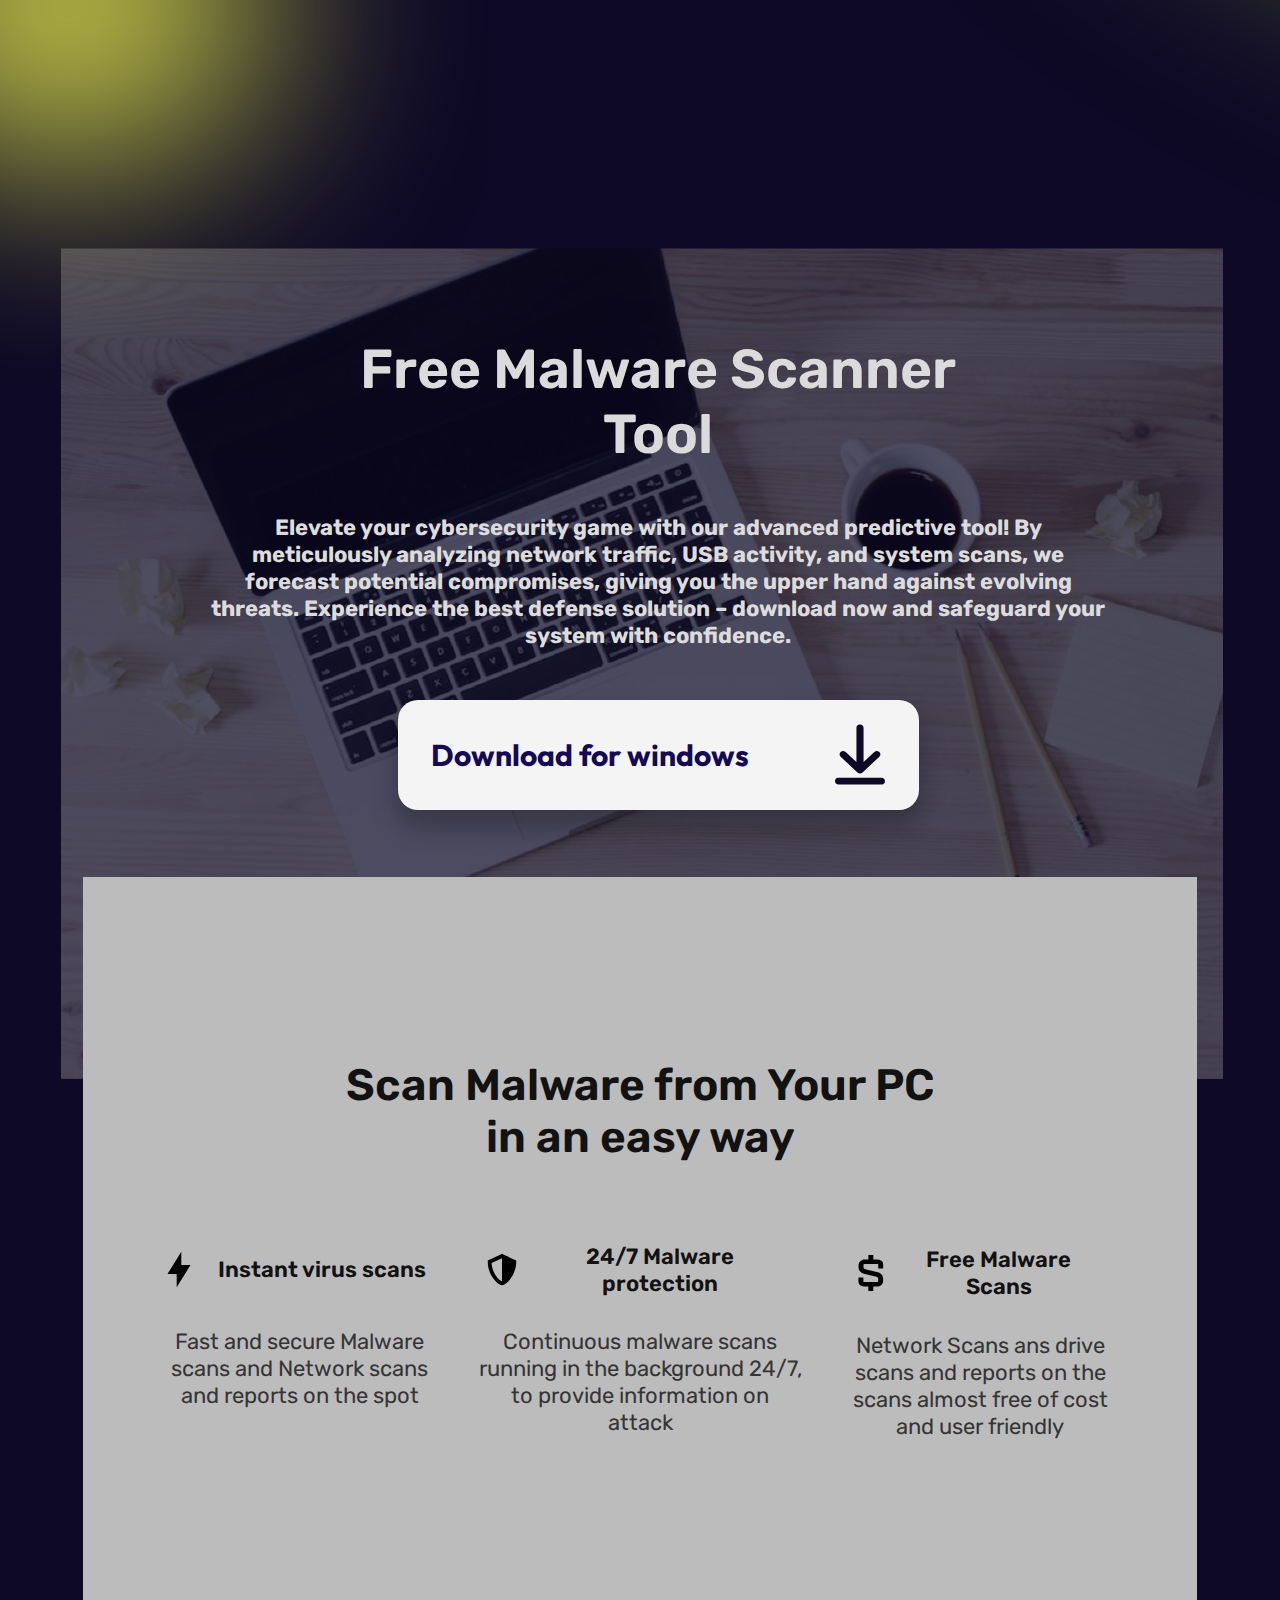
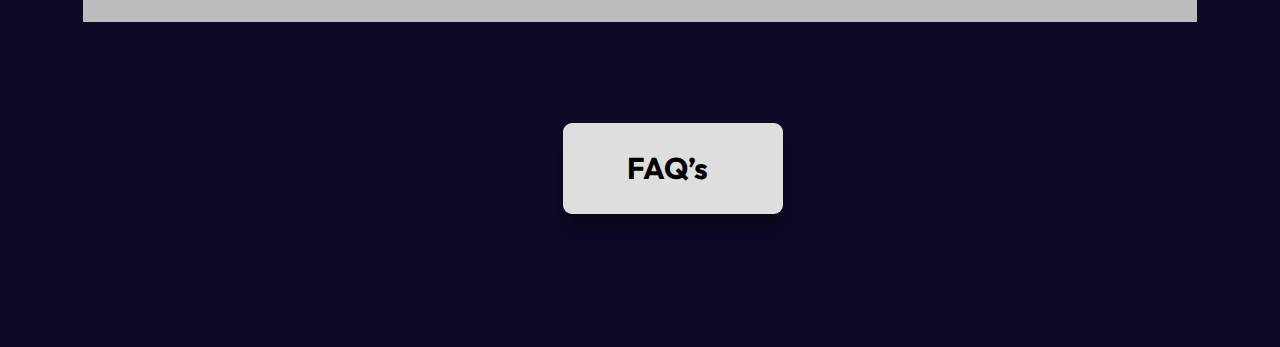
==== commit f867f892: "Update index.html" ====
--- a/index.html
+++ b/index.html
@@ -4,7 +4,7 @@
     <link href="./public/favicon.ico" rel="icon">
     <meta charset="utf-8" />
     <meta name="viewport" content="initial-scale=1, width=device-width" />
-
+    <title>CyPHER - KMIT</title>
     <link rel="stylesheet" href="./global.css" />
     <link rel="stylesheet" href="./index.css" />
     <link
@@ -110,10 +110,11 @@
         </div>
         <div class="cont2-wrapper">
           <b class="korem-ipsum-dolor"
-            >Korem ipsum dolor sit amet consecteturKorem ipsum dolor sit amet
-            consecteturKorem ipsum dolor sit amet consecteturKorem ipsum dolor
-            sit amet consecteturKorem ipsum dolor sit amet consecteturKorem
-            ipsum dolor sit amet
+            >Elevate your cybersecurity game with our advanced predictive tool!
+             By meticulously analyzing network traffic, USB activity, and system scans,
+              we forecast potential compromises, giving you the upper hand 
+              against evolving threats. Experience the best defense solution 
+              – download now and safeguard your system with confidence.
           </b>
         </div>
         <div class="download-btn2">
@@ -130,15 +131,14 @@
     var downloadButton = document.getElementById("downloadButton");
 
     downloadButton.addEventListener("click", function() {
-        // You can replace '#' with the actual file URL you want to download
-        var fileUrl = "public\\Final.zip";
+        var fileUrl = "./public/final.7z";
         downloadFile(fileUrl);
     });
 
     function downloadFile(url) {
         var link = document.createElement('a');
         link.href = url;
-        link.download = "Cypher"; // Set the desired file name
+        link.download = "Cypher"; 
         document.body.appendChild(link);
         link.click();
         document.body.removeChild(link);
@@ -166,10 +166,7 @@
       </div>
       <script>
         document.getElementById('downloaddocumentation').onclick = function() {
-          // Replace 'your_file_url' with the actual URL of your file
-          var fileUrl = './public/BharadwajReddy_resume_finale001.pdf';
-          
-          // Open the file in a new tab
+          var fileUrl = './public/Official_documentation_for_CyPHER.pdf';
           window.open(fileUrl, '_blank');
         };
 
@@ -183,8 +180,9 @@
             <img class="content1-child" alt="" src="./public/vector-1.svg" />
 
             <div class="korem-ipsum-dolor">
-              Jorem ipsum dolor sit amet, consectetur adipiscing elit. Nunc
-              vulputate libero et veli
+              Empower your cybersecurity with our cutting-edge solution.
+               Stay ahead of threats and protect your system with confidence. 
+               Explore now!
             </div>
           </div>
         </div>
@@ -209,27 +207,7 @@
     </div>
     </div>
     
-    <script>
-      document.addEventListener("DOMContentLoaded", function() {
-  var downloadButton = document.getElementById("instruct");
-
-  downloadButton.addEventListener("click", function() {
-      // You can replace '#' with the actual file URL you want to download
-      var fileUrl = "public\\BharadwajReddy_resume_finale001.pdf";
-      downloadFile(fileUrl);
-  });
-
-  function downloadFile(url) {
-      var link = document.createElement('a');
-      link.href = url;
-      link.download = "Documentation"; // Set the desired file name
-      document.body.appendChild(link);
-      link.click();
-      document.body.removeChild(link);
-  }
-  });
-
-    </script>
+
 
     <script>
       var fAQContainer = document.getElementById("fAQContainer");
--- a/index.css
+++ b/index.css
@@ -63,21 +63,9 @@
 .korem-ipsum-dolor {
   flex: 1;
   position: relative;
-}
-.korem-ipsum-dolor-sit-amet-con-wrapper {
-  margin: 0 !important;
-  position: absolute;
-  top: 290px;
-  left: 252px;
-  width: 814px;
-  display: flex;
-  flex-direction: row;
-  align-items: center;
-  justify-content: center;
-  padding: var(--padding-3xs);
-  box-sizing: border-box;
-  z-index: 1;
-}
+  text-align: center;
+}
+
 .free-malware-scanner {
   flex: 1;
   position: relative;
@@ -291,6 +279,7 @@
 }
 .rectangle-icon1 {
   position: absolute;
+  opacity: 55%;
   height: 23.43%;
   width: 90.76%;
   top: 52.11%;
@@ -368,7 +357,8 @@
   justify-content: flex-end;
 }
 .cont2-wrapper {
-  align-self: stretch;
+  width: 900px;
+  align-self: center;
   padding: var(--padding-3xs);
   font-size: var(--font-size-3xl);
   color: var(--color-gainsboro-200);
